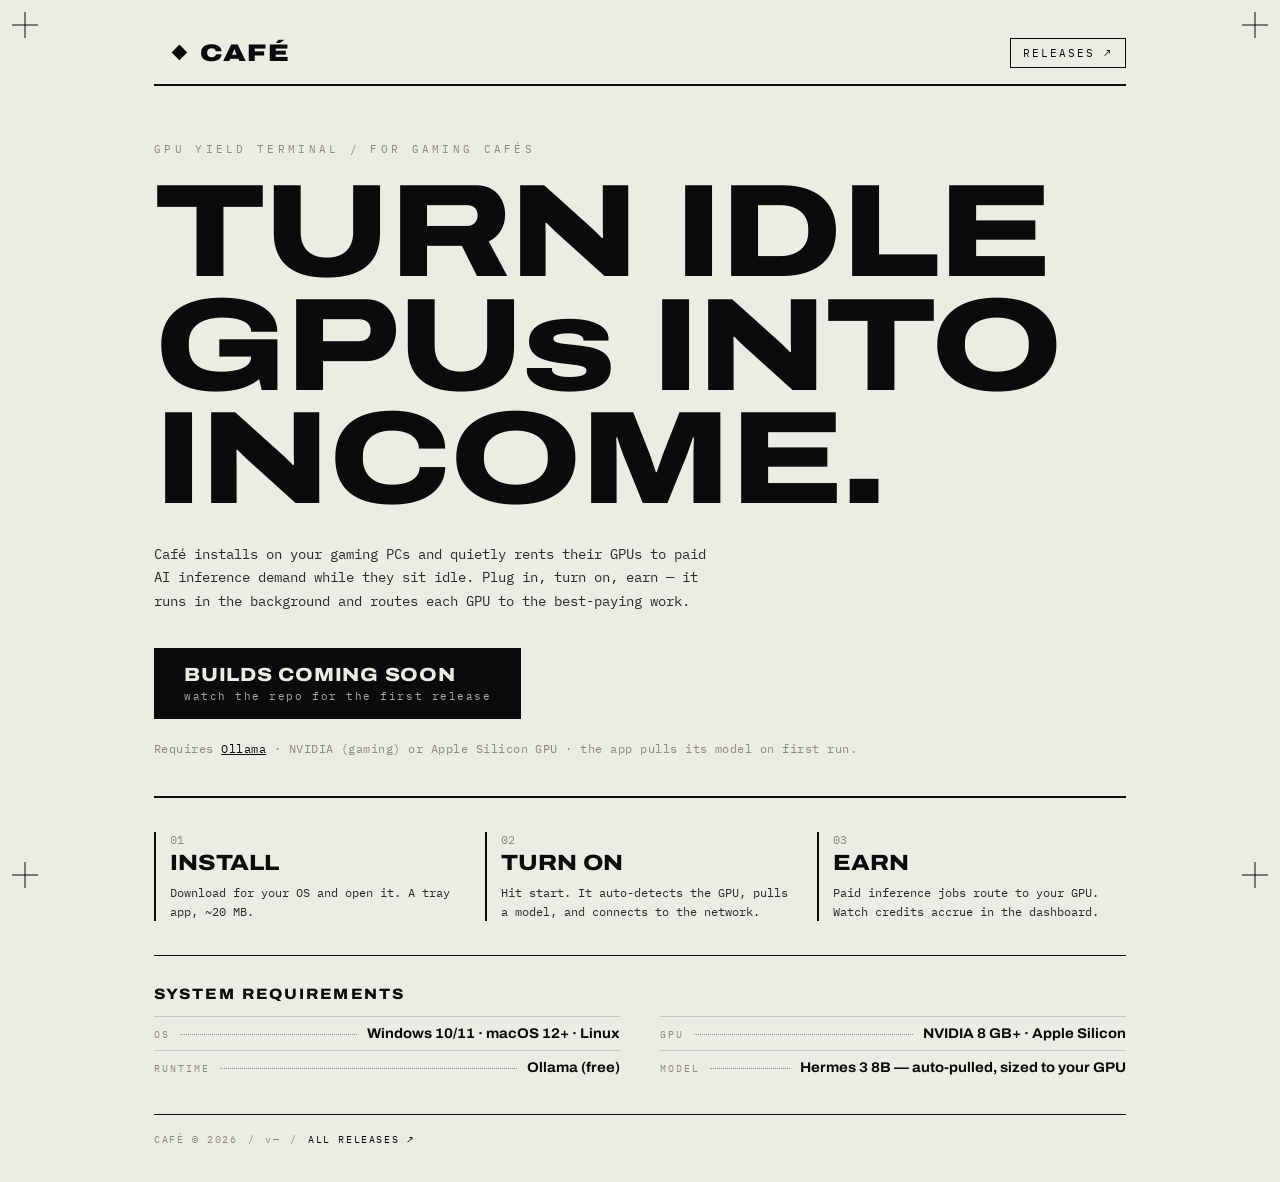
==== index.html @ a7b1c8f4 "site: sync from source" ====
<!DOCTYPE html>
<html lang="en">
<head>
  <meta charset="UTF-8" />
  <meta name="viewport" content="width=device-width, initial-scale=1.0" />
  <title>CAFÉ — turn idle GPUs into income</title>
  <meta name="description" content="Café turns idle gaming-café GPUs into income. Install it, turn it on, earn — it routes your GPU to paid AI inference demand." />
  <link rel="preconnect" href="https://fonts.googleapis.com" />
  <link rel="preconnect" href="https://fonts.gstatic.com" crossorigin />
  <link href="https://fonts.googleapis.com/css2?family=Archivo:wdth,wght@62..125,100..900&family=IBM+Plex+Mono:wght@400;500;600;700&display=swap" rel="stylesheet" />
  <link rel="stylesheet" href="style.css" />
</head>
<body>
  <div class="reg reg-tl"></div><div class="reg reg-tr"></div>
  <div class="reg reg-bl"></div><div class="reg reg-br"></div>

  <div class="frame">
    <header class="hdr">
      <div class="brand">
        <svg class="mark" viewBox="0 0 40 40" aria-hidden="true">
          <rect x="20" y="6" width="13" height="13" transform="rotate(45 20 20)" fill="#0b0b0b"/>
        </svg>
        <span class="wm">CAFÉ</span>
      </div>
      <a class="hdr-link" href="https://github.com/yungmoogle/cafe-dist/releases" target="_blank" rel="noopener">RELEASES ↗</a>
    </header>

    <section class="hero">
      <div class="eyebrow">GPU YIELD TERMINAL / FOR GAMING CAFÉS</div>
      <h1 class="big">TURN IDLE<br/>GPUs INTO<br/>INCOME.</h1>
      <p class="lede">
        Café installs on your gaming PCs and quietly rents their GPUs to paid AI
        inference demand while they sit idle. Plug in, turn on, earn — it runs in
        the background and routes each GPU to the best-paying work.
      </p>

      <div class="dl">
        <a id="dl-primary" class="dl-primary" href="#">
          <span class="dl-os" id="dl-os">DOWNLOAD</span>
          <span class="dl-sub" id="dl-sub">detecting platform…</span>
        </a>
        <div class="dl-all" id="dl-all"></div>
      </div>
      <div class="req">Requires <a href="https://ollama.com/download" target="_blank" rel="noopener">Ollama</a> · NVIDIA (gaming) or Apple Silicon GPU · the app pulls its model on first run.</div>
    </section>

    <section class="steps">
      <div class="step"><div class="n">01</div><div class="st">INSTALL</div><div class="sb">Download for your OS and open it. A tray app, ~20&nbsp;MB.</div></div>
      <div class="step"><div class="n">02</div><div class="st">TURN ON</div><div class="sb">Hit start. It auto-detects the GPU, pulls a model, and connects to the network.</div></div>
      <div class="step"><div class="n">03</div><div class="st">EARN</div><div class="sb">Paid inference jobs route to your GPU. Watch credits accrue in the dashboard.</div></div>
    </section>

    <section class="specs">
      <div class="block-hd"><h2>SYSTEM REQUIREMENTS</h2></div>
      <div class="sgrid">
        <div class="srow"><span class="sk">OS</span><span class="dots"></span><span class="sv">Windows 10/11 · macOS 12+ · Linux</span></div>
        <div class="srow"><span class="sk">GPU</span><span class="dots"></span><span class="sv">NVIDIA 8&nbsp;GB+ · Apple Silicon</span></div>
        <div class="srow"><span class="sk">RUNTIME</span><span class="dots"></span><span class="sv">Ollama (free)</span></div>
        <div class="srow"><span class="sk">MODEL</span><span class="dots"></span><span class="sv">Hermes 3 8B — auto-pulled, sized to your GPU</span></div>
      </div>
    </section>

    <footer class="foot">
      <span>CAFÉ © 2026</span><span class="sep">/</span>
      <span id="ver">v—</span><span class="sep">/</span>
      <a href="https://github.com/yungmoogle/cafe-dist/releases" target="_blank" rel="noopener">ALL RELEASES ↗</a>
    </footer>
  </div>
  <script src="app.js"></script>
</body>
</html>
---- style.css ----
/* CAFÉ landing — black-on-white technical, matches the app. */
:root {
  --paper: #ecebe4; --ink: #0b0b0b; --mut: #8c897e;
  --line: rgba(11,11,11,0.16); --line2: rgba(11,11,11,0.42); --cell: 18px;
  --mono: "IBM Plex Mono", ui-monospace, monospace;
  --disp: "Archivo", "Arial Narrow", sans-serif;
}
* { box-sizing: border-box; margin: 0; padding: 0; }
html, body { background: var(--paper); color: var(--ink); }
body { font-family: var(--mono); -webkit-font-smoothing: antialiased; min-height: 100vh; }

.reg { position: fixed; width: 26px; height: 26px; z-index: 5; pointer-events: none; }
.reg::before, .reg::after { content: ""; position: absolute; background: var(--ink); }
.reg::before { left: 50%; top: 0; width: 1px; height: 100%; transform: translateX(-50%); }
.reg::after { top: 50%; left: 0; height: 1px; width: 100%; transform: translateY(-50%); }
.reg-tl { top: 12px; left: 12px; } .reg-tr { top: 12px; right: 12px; }
.reg-bl { bottom: 12px; left: 12px; } .reg-br { bottom: 12px; right: 12px; }

.frame {
  max-width: 1044px; margin: 0 auto; padding: 36px;
}

.hdr { display: flex; justify-content: space-between; align-items: center;
  border-bottom: 2px solid var(--ink); padding-bottom: 14px; }
.brand { display: flex; align-items: center; gap: 12px; }
.mark { width: 34px; height: 34px; image-rendering: pixelated; }
.wm { font-family: var(--disp); font-weight: 900; font-stretch: 125%; font-size: 24px; letter-spacing: 0.05em; }
.hdr-link { font-size: 11px; letter-spacing: 0.18em; color: var(--ink); text-decoration: none; border: 1px solid var(--ink); padding: 7px 12px; }
.hdr-link:hover { background: var(--ink); color: var(--paper); }

.hero { padding: 56px 0 40px; border-bottom: 2px solid var(--ink); }
.eyebrow { font-size: 11px; letter-spacing: 0.3em; color: var(--mut); margin-bottom: 20px; }
.big { font-family: var(--disp); font-weight: 800; font-stretch: 125%;
  font-size: clamp(56px, 11vw, 132px); line-height: 0.86; letter-spacing: -0.02em; }
.lede { max-width: 560px; margin: 26px 0 34px; font-size: 14px; line-height: 1.7; color: #2a2a26; }

.dl { display: flex; flex-wrap: wrap; gap: 14px; align-items: stretch; }
.dl-primary { display: flex; flex-direction: column; justify-content: center; gap: 4px;
  background: var(--ink); color: var(--paper); text-decoration: none;
  padding: 16px 30px; min-width: 280px; transition: opacity 0.15s; }
.dl-primary:hover { opacity: 0.85; }
.dl-os { font-family: var(--disp); font-weight: 800; font-stretch: 115%; font-size: 19px; letter-spacing: 0.04em; }
.dl-sub { font-size: 11px; letter-spacing: 0.14em; opacity: 0.7; }
.dl-all { display: flex; flex-wrap: wrap; gap: 10px; align-items: center; }
.dl-chip { font-size: 11px; letter-spacing: 0.12em; color: var(--ink); text-decoration: none;
  border: 1px solid var(--line2); padding: 10px 14px; transition: all 0.15s; white-space: nowrap; }
.dl-chip:hover { border-color: var(--ink); }
.dl-chip.off { opacity: 0.4; pointer-events: none; }
.req { margin-top: 22px; font-size: 12px; color: var(--mut); letter-spacing: 0.04em; }
.req a { color: var(--ink); }

.steps { display: grid; grid-template-columns: repeat(3, 1fr); gap: 22px; padding: 34px 0; border-bottom: 1px solid var(--ink); }
.step { border-left: 2px solid var(--ink); padding-left: 14px; }
.step .n { font-size: 12px; color: var(--mut); }
.step .st { font-family: var(--disp); font-weight: 800; font-stretch: 115%; font-size: 22px; margin: 4px 0 8px; }
.step .sb { font-size: 12px; line-height: 1.6; color: #2a2a26; }

.specs { padding: 30px 0; border-bottom: 1px solid var(--ink); }
.block-hd h2 { font-family: var(--disp); font-weight: 800; font-stretch: 110%; font-size: 15px; letter-spacing: 0.14em; margin-bottom: 14px; }
.sgrid { display: grid; grid-template-columns: 1fr 1fr; column-gap: 40px; }
.srow { display: flex; align-items: baseline; gap: 10px; padding: 9px 0; border-top: 1px solid var(--line); }
.srow .sk { font-size: 10px; letter-spacing: 0.2em; color: var(--mut); white-space: nowrap; }
.srow .dots { flex: 1; border-bottom: 1px dotted var(--line2); transform: translateY(-3px); }
.srow .sv { font-family: var(--disp); font-weight: 700; font-stretch: 106%; font-size: 14px; text-align: right; }

.foot { display: flex; gap: 10px; font-size: 10px; letter-spacing: 0.16em; color: var(--mut); padding-top: 18px; align-items: center; }
.foot .sep { color: var(--line2); }
.foot a { color: var(--ink); text-decoration: none; }

@media (max-width: 720px) {
  .steps, .sgrid { grid-template-columns: 1fr; }
}
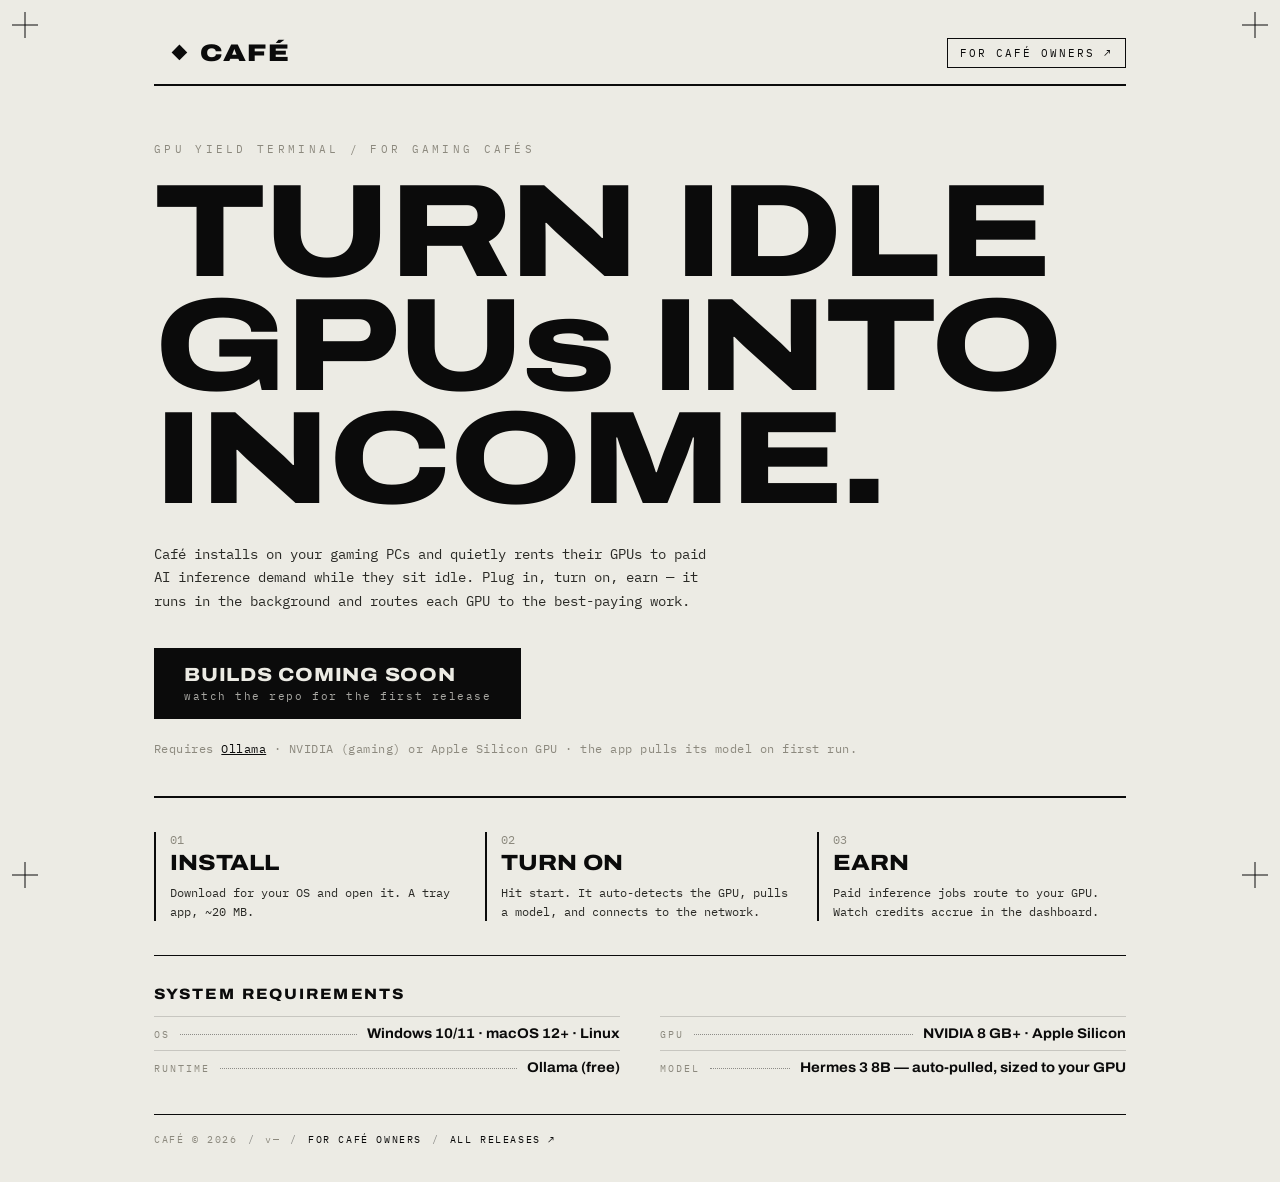
==== commit 555f23a6: "site: sync from source" ====
--- a/index.html
+++ b/index.html
@@ -22,7 +22,7 @@
         </svg>
         <span class="wm">CAFÉ</span>
       </div>
-      <a class="hdr-link" href="https://github.com/yungmoogle/cafe-dist/releases" target="_blank" rel="noopener">RELEASES ↗</a>
+      <a class="hdr-link" href="cafes.html">FOR CAFÉ OWNERS ↗</a>
     </header>
 
     <section class="hero">
@@ -63,6 +63,7 @@
     <footer class="foot">
       <span>CAFÉ © 2026</span><span class="sep">/</span>
       <span id="ver">v—</span><span class="sep">/</span>
+      <a href="cafes.html">FOR CAFÉ OWNERS</a><span class="sep">/</span>
       <a href="https://github.com/yungmoogle/cafe-dist/releases" target="_blank" rel="noopener">ALL RELEASES ↗</a>
     </footer>
   </div>
